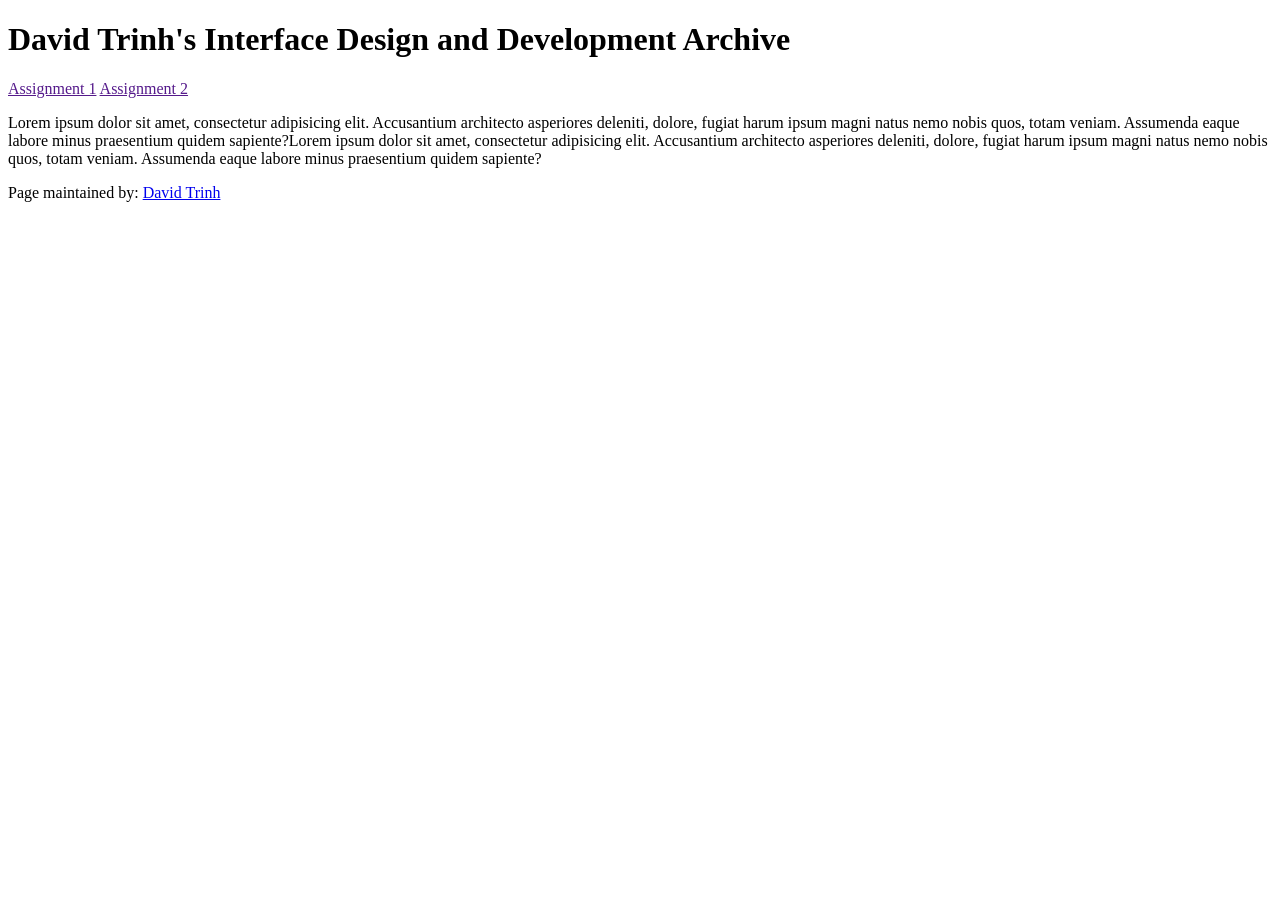
==== index.html @ 816a24eb "Code forked and edited! First lesson!" ====
<!doctype html>
<html lang="en">
<head>
    <meta charset="UTF-8">
    <meta name="viewport"
          content="width=device-width, user-scalable=no, initial-scale=1.0, maximum-scale=1.0, minimum-scale=1.0">
    <meta http-equiv="X-UA-Compatible" content="ie=edge">

<!-- !!!!! -->
<!--    change this to refer to your specific page  -->
    <title>David Trinh | Interface Design and Development</title>

<!-- !!!!! -->
<!--  change this to your preferred icon  -->
    <!-- favicon was sourced from favicon.io but the original graphics are copyright 2020 Twitter, Inc
    and other contributors -->
    <!-- They are licensed under CC-BY 4.0 as linked below -->
    <!-- https://creativecommons.org/licenses/by/4.0/ -->
    <link rel="icon" type="image/png" href="./assets/icons/Onn.png">

    <link rel="stylesheet" href="reset.css">
    <link rel="stylesheet" href="style.css">
</head>
<body>

    <header>
<!-- !!!!! -->
<!--    change this to your preferred online name  -->
        <h1>David Trinh's Interface Design and Development Archive</h1>
    </header>

    <div class="mainNavContainer">

        <nav>
            <a href="">Assignment 1</a>
            <a href="">Assignment 2</a>
        </nav>

        <main>
            <section id="intro-section">
                <p> Lorem ipsum dolor sit amet, consectetur adipisicing elit. Accusantium architecto asperiores deleniti, dolore, fugiat harum ipsum magni natus nemo nobis quos, totam veniam. Assumenda eaque labore minus praesentium quidem sapiente?Lorem ipsum dolor sit amet, consectetur adipisicing elit. Accusantium architecto asperiores deleniti, dolore, fugiat harum ipsum magni natus nemo nobis quos, totam veniam. Assumenda eaque labore minus praesentium quidem sapiente?</p>
            </section>
        </main>

        <!-- this is an empty element which helps with spacing -->
        <aside></aside>

    </div>

    <footer>
        <p>
<!-- !!!!! -->
<!--    change this to your preferred online name and update link to refer to your github page  -->
            Page maintained by:
            <a href="https://github.com/davidmanhtrinh-tech" target="_blank">
            David Trinh 
            </a>
        </p>
    </footer>
</body>
</html>
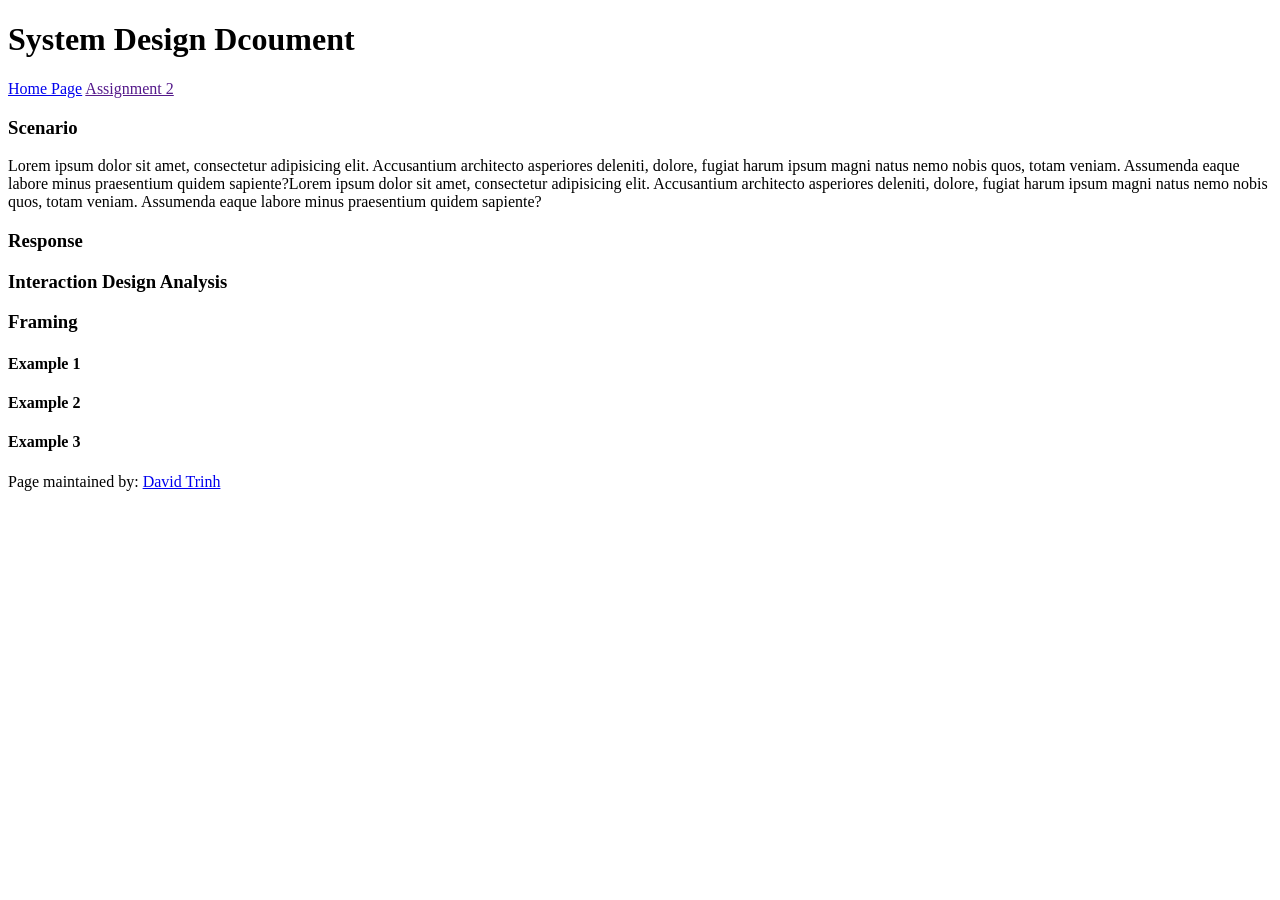
==== commit bea42a19: "Assignment 1" ====
--- a/index.html
+++ b/index.html
@@ -1,61 +1,86 @@
 <!doctype html>
 <html lang="en">
-<head>
-    <meta charset="UTF-8">
-    <meta name="viewport"
-          content="width=device-width, user-scalable=no, initial-scale=1.0, maximum-scale=1.0, minimum-scale=1.0">
-    <meta http-equiv="X-UA-Compatible" content="ie=edge">
+  <head>
+    <meta charset="UTF-8" />
+    <meta
+      name="viewport"
+      content="width=device-width, user-scalable=no, initial-scale=1.0, maximum-scale=1.0, minimum-scale=1.0"
+    />
+    <meta http-equiv="X-UA-Compatible" content="ie=edge" />
 
-<!-- !!!!! -->
-<!--    change this to refer to your specific page  -->
-    <title>David Trinh | Interface Design and Development</title>
+    <!-- !!!!! -->
+    <!--    change this to refer to your specific page  -->
+    <title>Assignment 1</title>
 
-<!-- !!!!! -->
-<!--  change this to your preferred icon  -->
+    <!-- !!!!! -->
+    <!--  change this to your preferred icon  -->
     <!-- favicon was sourced from favicon.io but the original graphics are copyright 2020 Twitter, Inc
     and other contributors -->
     <!-- They are licensed under CC-BY 4.0 as linked below -->
     <!-- https://creativecommons.org/licenses/by/4.0/ -->
-    <link rel="icon" type="image/png" href="./assets/icons/Onn.png">
+    <link rel="icon" type="image/png" href="./assets/icons/Onn.png" />
 
-    <link rel="stylesheet" href="reset.css">
-    <link rel="stylesheet" href="style.css">
-</head>
-<body>
-
+    <link rel="stylesheet" href="reset.css" />
+    <link rel="stylesheet" href="style.css" />
+  </head>
+  <body>
     <header>
-<!-- !!!!! -->
-<!--    change this to your preferred online name  -->
-        <h1>David Trinh's Interface Design and Development Archive</h1>
+      <!-- !!!!! -->
+      <!--    change this to your preferred online name  -->
+      <h1>System Design Dcoument</h1>
     </header>
 
     <div class="mainNavContainer">
+      <nav>
+        <a href="./index.html">Home Page</a>
+        <a href="">Assignment 2</a>
+      </nav>
 
-        <nav>
-            <a href="">Assignment 1</a>
-            <a href="">Assignment 2</a>
-        </nav>
+      <main>
+        <section id="scenario-section">
+          <h3>Scenario</h3>
+          <p>
+            Lorem ipsum dolor sit amet, consectetur adipisicing elit.
+            Accusantium architecto asperiores deleniti, dolore, fugiat harum
+            ipsum magni natus nemo nobis quos, totam veniam. Assumenda eaque
+            labore minus praesentium quidem sapiente?Lorem ipsum dolor sit amet,
+            consectetur adipisicing elit. Accusantium architecto asperiores
+            deleniti, dolore, fugiat harum ipsum magni natus nemo nobis quos,
+            totam veniam. Assumenda eaque labore minus praesentium quidem
+            sapiente?
+          </p>
 
-        <main>
-            <section id="intro-section">
-                <p> Lorem ipsum dolor sit amet, consectetur adipisicing elit. Accusantium architecto asperiores deleniti, dolore, fugiat harum ipsum magni natus nemo nobis quos, totam veniam. Assumenda eaque labore minus praesentium quidem sapiente?Lorem ipsum dolor sit amet, consectetur adipisicing elit. Accusantium architecto asperiores deleniti, dolore, fugiat harum ipsum magni natus nemo nobis quos, totam veniam. Assumenda eaque labore minus praesentium quidem sapiente?</p>
-            </section>
-        </main>
+          <section>
+            <h3>Response</h3>
+          </section>
 
-        <!-- this is an empty element which helps with spacing -->
-        <aside></aside>
+          <section>
+            <h3>Interaction Design Analysis</h3>
+          </section>
+        </section>
+        <h3>Framing</h3>
 
+        <h4>Example 1</h4>
+        <h4>Example 2</h4>
+        <h4>Example 3</h4>
+
+        <h3></h3>
+        <section></section>
+      </main>
+
+      <!-- this is an empty element which helps with spacing -->
+      <aside></aside>
     </div>
 
     <footer>
-        <p>
-<!-- !!!!! -->
-<!--    change this to your preferred online name and update link to refer to your github page  -->
-            Page maintained by:
-            <a href="https://github.com/davidmanhtrinh-tech" target="_blank">
-            David Trinh 
-            </a>
-        </p>
+      <p>
+        <!-- !!!!! -->
+        <!--    change this to your preferred online name and update link to refer to your github page  -->
+        Page maintained by:
+        <a href="https://github.com/davidmanhtrinh-tech" target="_blank">
+          David Trinh
+        </a>
+      </p>
     </footer>
-</body>
-</html>+  </body>
+</html>
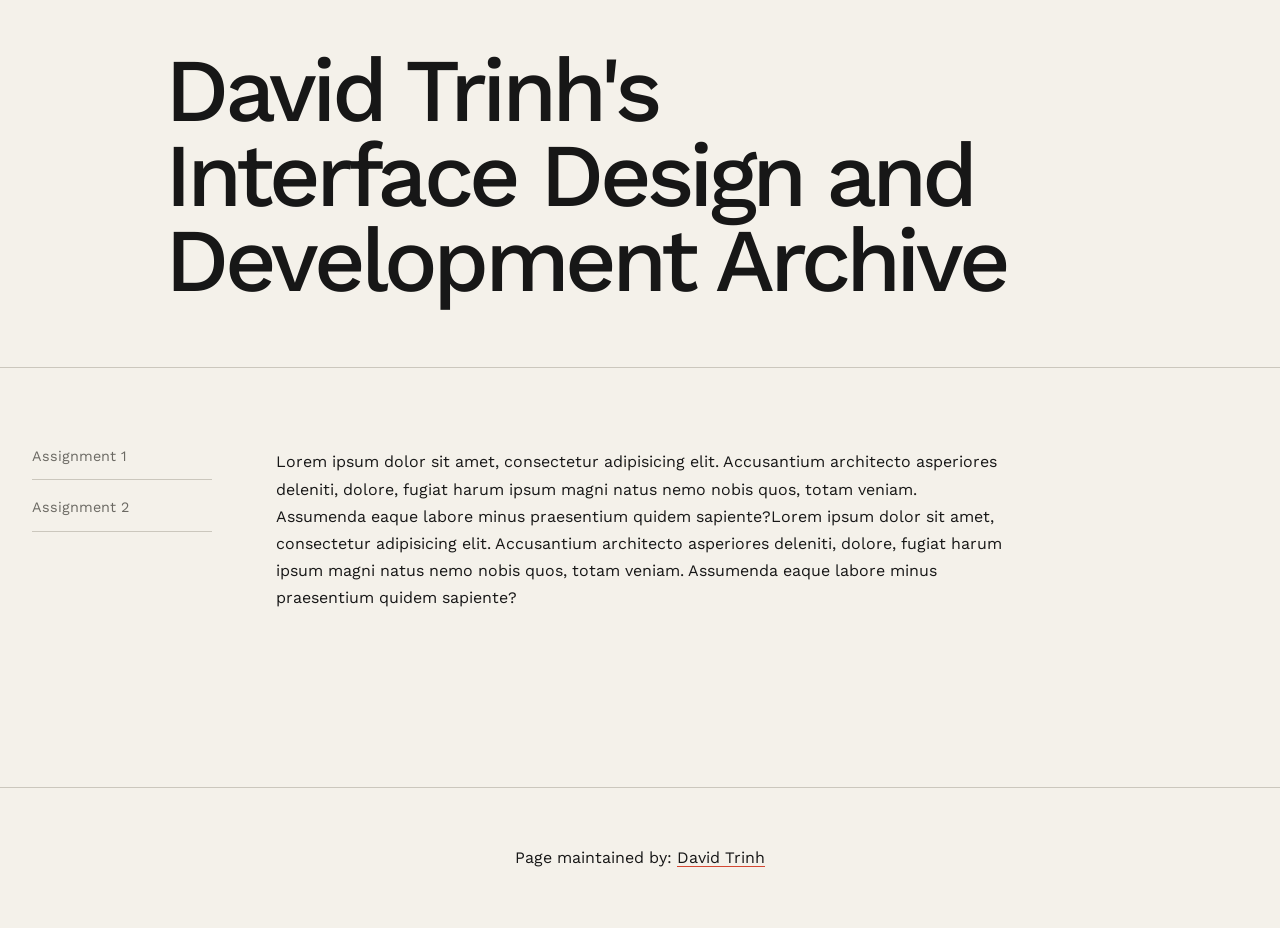
==== commit ecaf15ce: "Assignment 1, page rework Since my Github desktop was not operable on my laptop on the Wednesdays cl" ====
--- a/index.html
+++ b/index.html
@@ -10,7 +10,7 @@
 
     <!-- !!!!! -->
     <!--    change this to refer to your specific page  -->
-    <title>Assignment 1</title>
+    <title>David Trinh | Interface Design and Development</title>
 
     <!-- !!!!! -->
     <!--  change this to your preferred icon  -->
@@ -27,18 +27,17 @@
     <header>
       <!-- !!!!! -->
       <!--    change this to your preferred online name  -->
-      <h1>System Design Dcoument</h1>
+      <h1>David Trinh's Interface Design and Development Archive</h1>
     </header>
 
     <div class="mainNavContainer">
       <nav>
-        <a href="./index.html">Home Page</a>
+        <a href="assignment1.html">Assignment 1</a>
         <a href="">Assignment 2</a>
       </nav>
 
       <main>
-        <section id="scenario-section">
-          <h3>Scenario</h3>
+        <section id="intro-section">
           <p>
             Lorem ipsum dolor sit amet, consectetur adipisicing elit.
             Accusantium architecto asperiores deleniti, dolore, fugiat harum
@@ -49,23 +48,7 @@
             totam veniam. Assumenda eaque labore minus praesentium quidem
             sapiente?
           </p>
-
-          <section>
-            <h3>Response</h3>
-          </section>
-
-          <section>
-            <h3>Interaction Design Analysis</h3>
-          </section>
         </section>
-        <h3>Framing</h3>
-
-        <h4>Example 1</h4>
-        <h4>Example 2</h4>
-        <h4>Example 3</h4>
-
-        <h3></h3>
-        <section></section>
       </main>
 
       <!-- this is an empty element which helps with spacing -->
--- a/style.css
+++ b/style.css
@@ -0,0 +1,609 @@
+/* !!!!! */
+/* add in your own font imports here */
+/* remember to update them in the rest of the CSS : eg the body selector */
+
+@import url('https://fonts.googleapis.com/css2?family=Work+Sans:ital,wght@0,300;0,400;0,500;0,600;0,700;1,400;1,500&display=swap');
+
+
+/* !!!!! */
+/* change out, and/or add colours to the colour scheme */
+
+:root {
+    --colour-1: #171717;
+    --colour-2: #f4f1ea;
+
+    --colour-muted: #6b6963;
+    --colour-border: #cbc7bd;
+    --colour-accent: #d44732;
+    --colour-panel: #ebe7de;
+
+    --page-width: 1480px;
+    --reading-width: 74ch;
+}
+
+
+/* this swaps the colour order to account for user's OS dark mode */
+/* !!!!! */
+/* remember to update the colours here too to reflect the above changes */
+
+@media (prefers-color-scheme: dark) {
+    :root {
+        --colour-1: #f1f0eb;
+        --colour-2: #171717;
+
+        --colour-muted: #aaa79f;
+        --colour-border: #454545;
+        --colour-accent: #ef6b55;
+        --colour-panel: #222222;
+    }
+}
+
+
+html {
+    scroll-behavior: smooth;
+}
+
+
+body {
+    background-color: var(--colour-2);
+    color: var(--colour-1);
+
+    font-family: 'Work Sans', sans-serif;
+    font-size: 1rem;
+    line-height: 1.7;
+
+    padding: 0;
+
+    display: flex;
+    flex-direction: column;
+
+    min-height: 100vh;
+}
+
+
+
+/* Header section */
+header {
+    width: 100%;
+
+    display: flex;
+    justify-content: center;
+
+    padding: 3rem 2rem 4rem;
+
+    border-bottom: 1px solid var(--colour-border);
+}
+
+
+.headerInner {
+    width: 100%;
+    max-width: var(--page-width);
+}
+
+
+.eyebrow {
+    margin: 0 0 1.25rem;
+
+    color: var(--colour-accent);
+
+    font-size: 0.75rem;
+    font-weight: 600;
+
+    letter-spacing: 0.12em;
+    text-transform: uppercase;
+}
+
+header h1 {
+    margin: 0;
+
+    max-width: 950px;
+
+    font-size: clamp(3rem, 7vw, 7rem);
+    font-weight: 500;
+
+    line-height: 0.95;
+    letter-spacing: -0.055em;
+}
+
+
+.headerSubtitle {
+    margin-top: 1.75rem;
+
+    max-width: 600px;
+
+    color: var(--colour-muted);
+
+    font-size: 1.1rem;
+}
+
+
+
+/* page structured layout */
+
+
+.mainNavContainer {
+    width: 100%;
+    max-width: var(--page-width);
+
+    margin-inline: auto;
+
+    display: grid;
+    grid-template-columns: 180px minmax(0, 1fr) 180px;
+    gap: 4rem;
+
+    padding: 4rem 2rem 6rem;
+}
+
+
+/* Navigation configuration */
+nav {
+    display: flex;
+    flex-direction: column;
+    align-items: flex-start;
+
+    gap: 0.25rem;
+
+    min-width: 0;
+}
+
+
+.navLabel {
+    margin: 0 0 1rem;
+
+    color: var(--colour-muted);
+
+    font-size: 0.7rem;
+    font-weight: 600;
+
+    letter-spacing: 0.12em;
+    text-transform: uppercase;
+}
+
+
+nav a {
+    width: 100%;
+
+    padding: 0.7rem 0;
+
+    border-bottom: 1px solid var(--colour-border);
+
+    color: var(--colour-muted);
+
+    font-size: 0.9rem;
+    text-decoration: none;
+
+    transition:
+        color 180ms ease,
+        padding-left 180ms ease;
+}
+
+
+nav a:hover {
+    color: var(--colour-1);
+    padding-left: 0.4rem;
+}
+
+
+nav .activeNav {
+    color: var(--colour-1);
+    font-weight: 500;
+}
+
+
+main {
+    width: 100%;
+    min-width: 0;
+
+    display: flex;
+    flex-direction: column;
+    align-items: stretch;
+}
+
+
+section {
+    width: 100%;
+    max-width: var(--reading-width);
+
+    padding-block: 4rem;
+
+    border-top: 1px solid var(--colour-border);
+}
+
+
+section:first-child {
+    padding-top: 0;
+    border-top: none;
+}
+
+
+.sectionNumber {
+    margin: 0 0 1rem;
+
+    color: var(--colour-accent);
+
+    font-size: 0.75rem;
+    font-weight: 600;
+
+    letter-spacing: 0.1em;
+}
+
+
+.firstSectionHeading {
+    margin-top: 0;
+}
+
+
+
+/* Typography - I wanted a clean and professional look and so I searched up conventional typeface measurements */
+h2 {
+    margin: 0 0 2.5rem;
+
+    max-width: 900px;
+
+    font-size: clamp(2rem, 4vw, 3.5rem);
+    font-weight: 500;
+
+    line-height: 1.05;
+    letter-spacing: -0.035em;
+}
+
+
+h3 {
+    margin-top: 3rem;
+    margin-bottom: 1rem;
+
+    font-size: 1.35rem;
+    font-weight: 600;
+
+    line-height: 1.25;
+    letter-spacing: -0.015em;
+}
+
+
+h4 {
+    margin-top: 2rem;
+    margin-bottom: 0.5rem;
+
+    font-size: 0.8rem;
+    font-weight: 600;
+
+    letter-spacing: 0.08em;
+    text-transform: uppercase;
+}
+
+
+p {
+    max-width: var(--reading-width);
+}
+
+
+b,
+strong {
+    font-weight: 600;
+}
+
+
+main a,
+footer a {
+    color: inherit;
+
+    text-decoration-color: var(--colour-accent);
+    text-decoration-thickness: 1px;
+    text-underline-offset: 0.2em;
+}
+
+
+main a:hover,
+footer a:hover {
+    color: var(--colour-accent);
+}
+
+
+/* Info section */
+
+.briefBlock {
+    margin-block: 2.5rem 3.5rem;
+
+    padding: 1.5rem 1.75rem;
+
+    border-left: 3px solid var(--colour-accent);
+
+    background-color: var(--colour-panel);
+}
+
+
+.briefBlock h4:first-child {
+    margin-top: 0;
+}
+
+
+.briefBlock p {
+    color: var(--colour-1);
+}
+
+
+/* Interaction Analysis */
+
+.analysisEntry {
+    margin-top: 4rem;
+    padding-top: 2rem;
+
+    border-top: 1px solid var(--colour-border);
+}
+
+
+.analysisHeading {
+    display: flex;
+    align-items: baseline;
+    gap: 1rem;
+
+    margin-bottom: 1.5rem;
+}
+
+
+.analysisHeading h3 {
+    margin: 0;
+
+    font-size: clamp(1.5rem, 3vw, 2.3rem);
+    font-weight: 500;
+
+    letter-spacing: -0.03em;
+}
+
+
+.analysisIndex {
+    color: var(--colour-accent);
+
+    font-size: 0.75rem;
+    font-weight: 600;
+
+    letter-spacing: 0.08em;
+}
+
+
+.placeholderText {
+    color: var(--colour-muted);
+    font-style: italic;
+}
+
+
+aside {
+    visibility: hidden;
+}
+
+
+/* FOOTER */
+
+footer {
+    width: 100%;
+
+    display: flex;
+    justify-content: center;
+
+    margin-top: auto;
+
+    padding: 2.5rem 2rem;
+
+    border-top: 1px solid var(--colour-border);
+}
+
+
+.footerInner {
+    width: 100%;
+    max-width: var(--page-width);
+
+    display: flex;
+    justify-content: space-between;
+    align-items: center;
+
+    gap: 2rem;
+
+    color: var(--colour-muted);
+
+    font-size: 0.8rem;
+}
+
+
+.footerLabel {
+    color: var(--colour-1);
+    font-weight: 500;
+}
+
+
+/* technique from Kevin Powell */
+/* https://youtu.be/CU8Plk-53RU?si=zMpP0Pfbg1SaXeDB&t=255 */
+
+/* longer post about how this works and the * + * selector */
+/* https://alistapart.com/article/axiomatic-css-and-lobotomized-owls/ */
+
+.prose > * + * {
+    margin-block-start: var(--prose-flow, 1em);
+}
+
+/* breakpoints from Material Design Spec */
+/* https://m3.material.io/foundations/layout/breakpoints/overview */
+
+
+/* extra-large breakpoint : desktop, ultrawide monitors */
+
+@media (width > 1600px) {
+
+    .mainNavContainer {
+        gap: 6rem;
+    }
+
+}
+
+
+/* expanded breakpoint : phone or tablet in landscape, desktop */
+
+@media (width < 1200px) {
+
+    header {
+        padding-block: 2.5rem 3rem;
+    }
+
+    .mainNavContainer {
+        grid-template-columns: 150px minmax(0, 1fr);
+        gap: 3rem;
+    }
+
+    aside {
+        display: none;
+    }
+
+}
+
+
+/* medium breakpoint : tablet in portrait */
+
+@media (width < 840px) {
+
+    header {
+        padding: 2rem 1.5rem 2.5rem;
+    }
+
+    .mainNavContainer {
+        display: flex;
+        flex-direction: column;
+
+        padding: 2rem 1.5rem 4rem;
+        gap: 3rem;
+    }
+
+    nav {
+        width: 100%;
+
+        display: grid;
+        grid-template-columns: 1fr 1fr;
+
+        border-top: 1px solid var(--colour-border);
+    }
+
+    .navLabel {
+        grid-column: 1 / -1;
+
+        margin-top: 1rem;
+    }
+
+    nav a {
+        width: auto;
+    }
+
+    nav a:nth-of-type(2) {
+        text-align: right;
+    }
+
+    main {
+        flex: 1;
+    }
+
+    section {
+        max-width: none;
+        padding-block: 3rem;
+    }
+
+    footer {
+        padding: 2rem 1.5rem;
+    }
+
+}
+
+
+/* compact breakpoint : phone in portrait */
+
+@media (width < 600px) {
+
+    header h1 {
+        font-size: 2.75rem;
+    }
+
+    .headerSubtitle {
+        font-size: 1rem;
+    }
+
+    .mainNavContainer {
+        padding-inline: 1rem;
+    }
+
+    h2 {
+        font-size: 2rem;
+    }
+
+    h3 {
+        font-size: 1.2rem;
+    }
+
+    .briefBlock {
+        padding: 1.25rem;
+    }
+
+    .analysisHeading {
+        flex-direction: column;
+        gap: 0.35rem;
+    }
+
+    .footerInner {
+        flex-direction: column;
+        align-items: flex-start;
+        gap: 0.5rem;
+    }
+
+}
+.analysisContent {
+    position: relative;
+    width: 100%;
+    margin-bottom: 5rem;
+}
+
+
+/* It took me 3 hours to try and figure it out, but I got different source and AI to assist me in positioning the images so that they land beside their corresponding descriptions. */
+
+.analysisFigure {
+    position: absolute;
+
+    width: 320px;
+
+    right: calc(100% + 3rem);
+    top: 0;
+
+    margin: 0;
+}
+
+
+.analysisFigure img {
+    display: block;
+
+    width: 100%;
+    height: auto;
+
+    border: 1px solid var(--colour-border);
+}
+
+
+.analysisFigure figcaption {
+    margin-top: 0.6rem;
+
+    color: var(--colour-muted);
+
+    font-size: 0.75rem;
+    line-height: 1.4;
+}
+
+
+/* TEXT MAINTAINS ORIGINAL WIDTH */
+
+.analysisText {
+    width: 100%;
+    min-width: 0;
+}
+
+
+.analysisText p:first-child {
+    margin-top: 0;
+}
+
+
+.analysisText p + p {
+    margin-top: 1.25rem;
+}
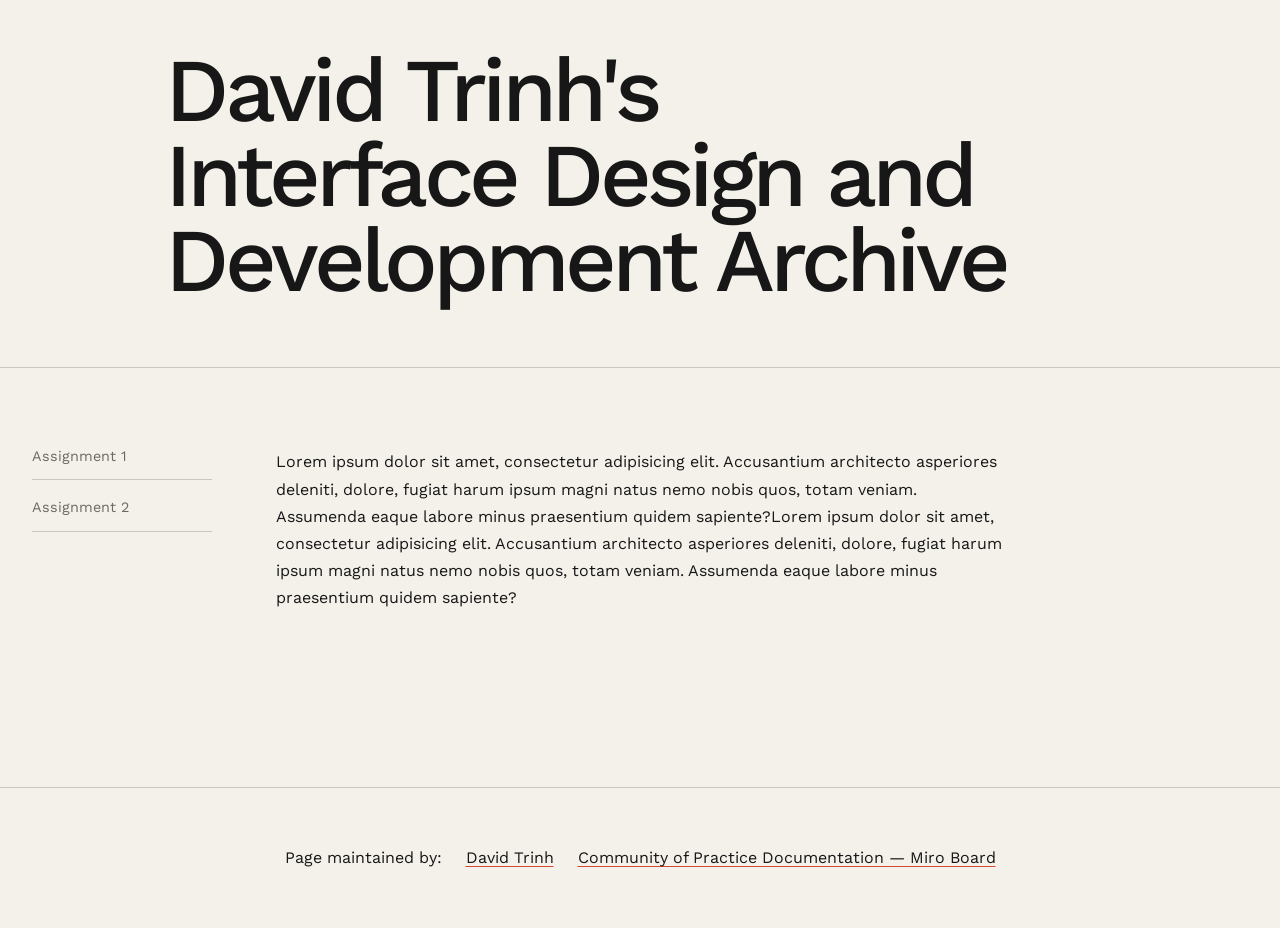
==== commit c45d5cc6: "Update (Pre-submission) I stylized the assignment 1 page and had to troubleshoot some page merging i" ====
--- a/index.html
+++ b/index.html
@@ -55,15 +55,19 @@
       <aside></aside>
     </div>
 
-    <footer>
-      <p>
-        <!-- !!!!! -->
-        <!--    change this to your preferred online name and update link to refer to your github page  -->
+<footer>
+    <p>
+      <!-- !!!!! -->
+<!--    change this to your preferred online name and update link to refer to your github page  -->
         Page maintained by:
         <a href="https://github.com/davidmanhtrinh-tech" target="_blank">
-          David Trinh
+            David Trinh
         </a>
-      </p>
-    </footer>
+
+        <a href="https://au.miro.com/app/board/u3jVOf5FsmM=/?share_link_id=868862354375" target="_blank">
+            Community of Practice Documentation — Miro Board
+        </a>
+    </p>
+</footer>
   </body>
 </html>
--- a/style.css
+++ b/style.css
@@ -372,7 +372,7 @@
 }
 
 
-/* FOOTER */
+/* footer section reduced down */
 
 footer {
     width: 100%;
@@ -556,6 +556,12 @@
     margin-bottom: 5rem;
 }
 
+footer p {
+    display: flex;
+    align-items: center;
+    justify-content: center;
+    gap: 1.5rem;
+}
 
 /* It took me 3 hours to try and figure it out, but I got different source and AI to assist me in positioning the images so that they land beside their corresponding descriptions. */
 
@@ -591,8 +597,6 @@
 }
 
 
-/* TEXT MAINTAINS ORIGINAL WIDTH */
-
 .analysisText {
     width: 100%;
     min-width: 0;
@@ -606,4 +610,5 @@
 
 .analysisText p + p {
     margin-top: 1.25rem;
-}+}
+
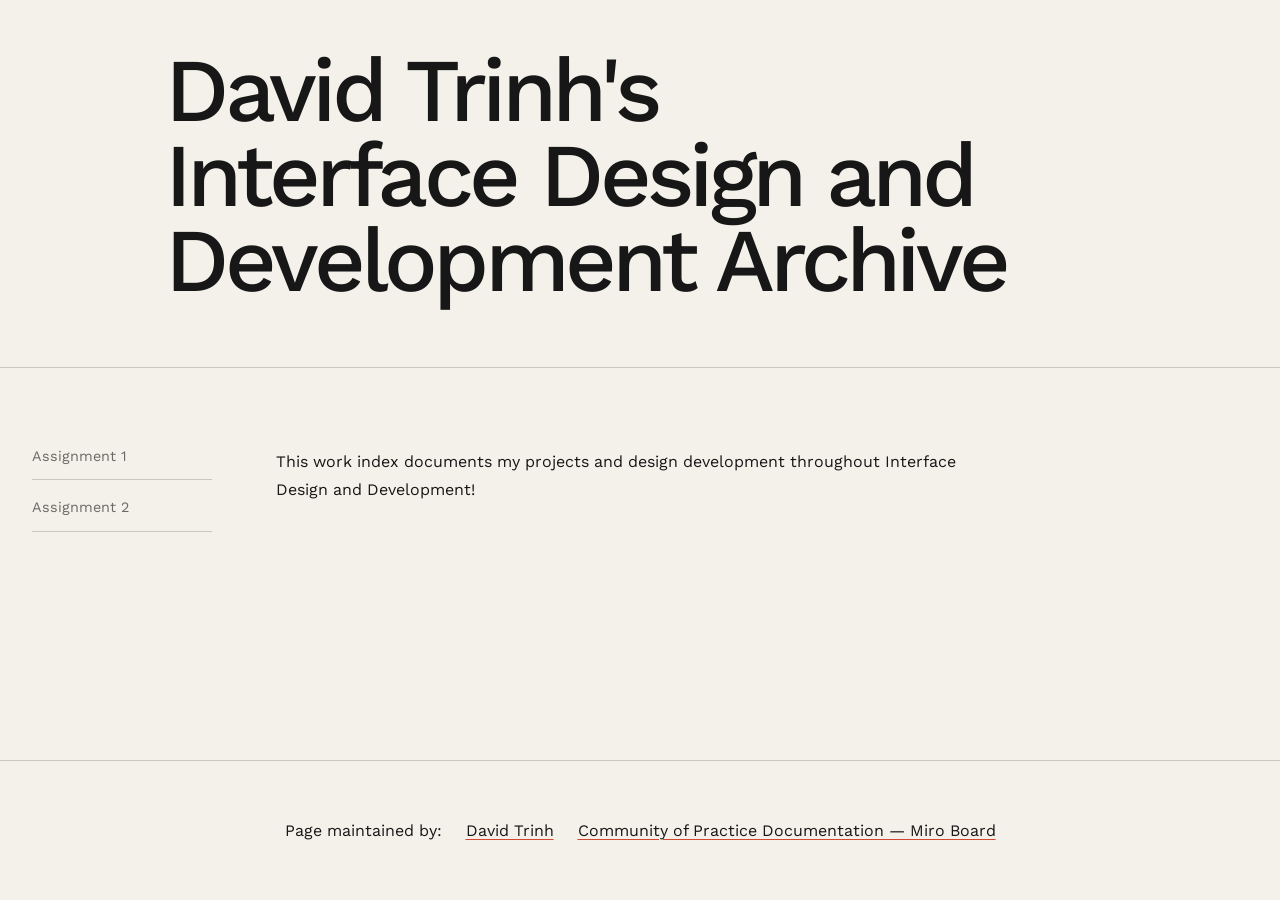
==== commit 9fae6ea6: "Updated Index page description I added a brief sentence for the index page, I didn't want it to rema" ====
--- a/index.html
+++ b/index.html
@@ -39,14 +39,7 @@
       <main>
         <section id="intro-section">
           <p>
-            Lorem ipsum dolor sit amet, consectetur adipisicing elit.
-            Accusantium architecto asperiores deleniti, dolore, fugiat harum
-            ipsum magni natus nemo nobis quos, totam veniam. Assumenda eaque
-            labore minus praesentium quidem sapiente?Lorem ipsum dolor sit amet,
-            consectetur adipisicing elit. Accusantium architecto asperiores
-            deleniti, dolore, fugiat harum ipsum magni natus nemo nobis quos,
-            totam veniam. Assumenda eaque labore minus praesentium quidem
-            sapiente?
+            This work index documents my projects and design development throughout Interface Design and Development!
           </p>
         </section>
       </main>
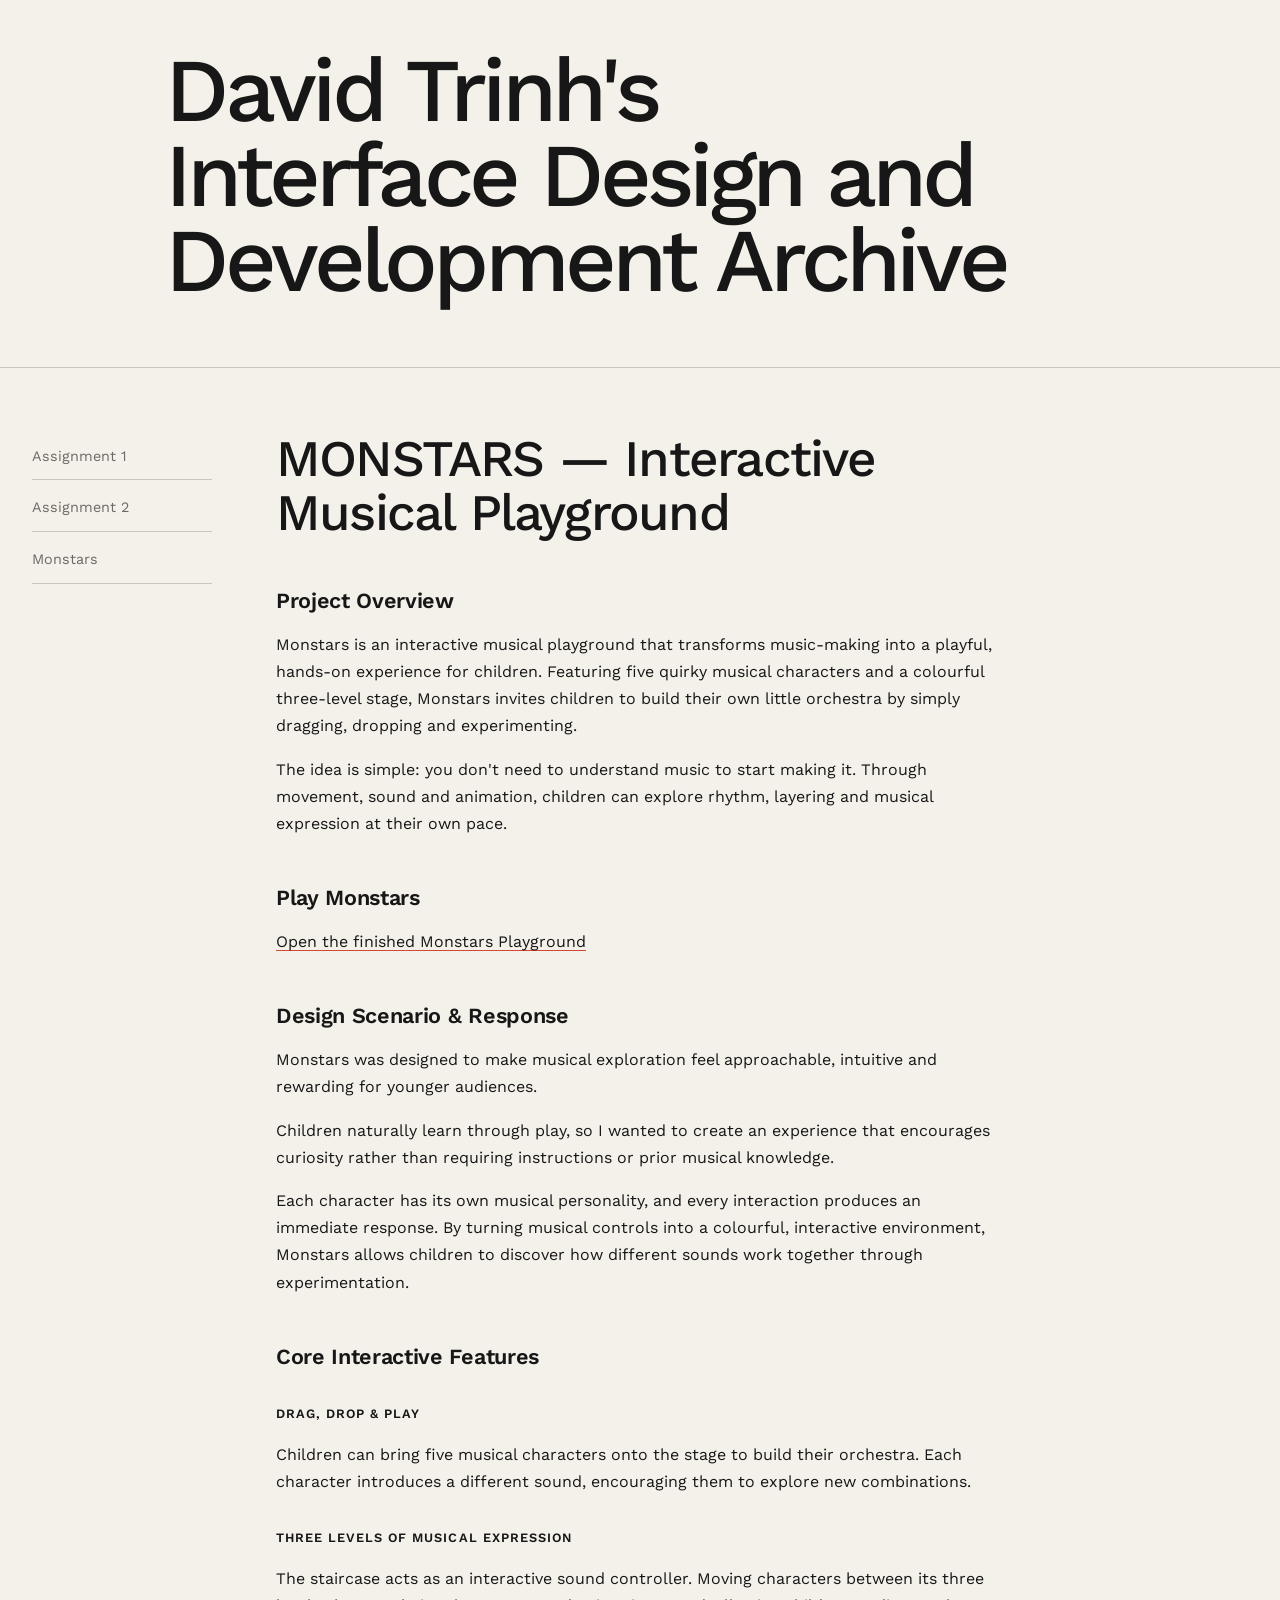
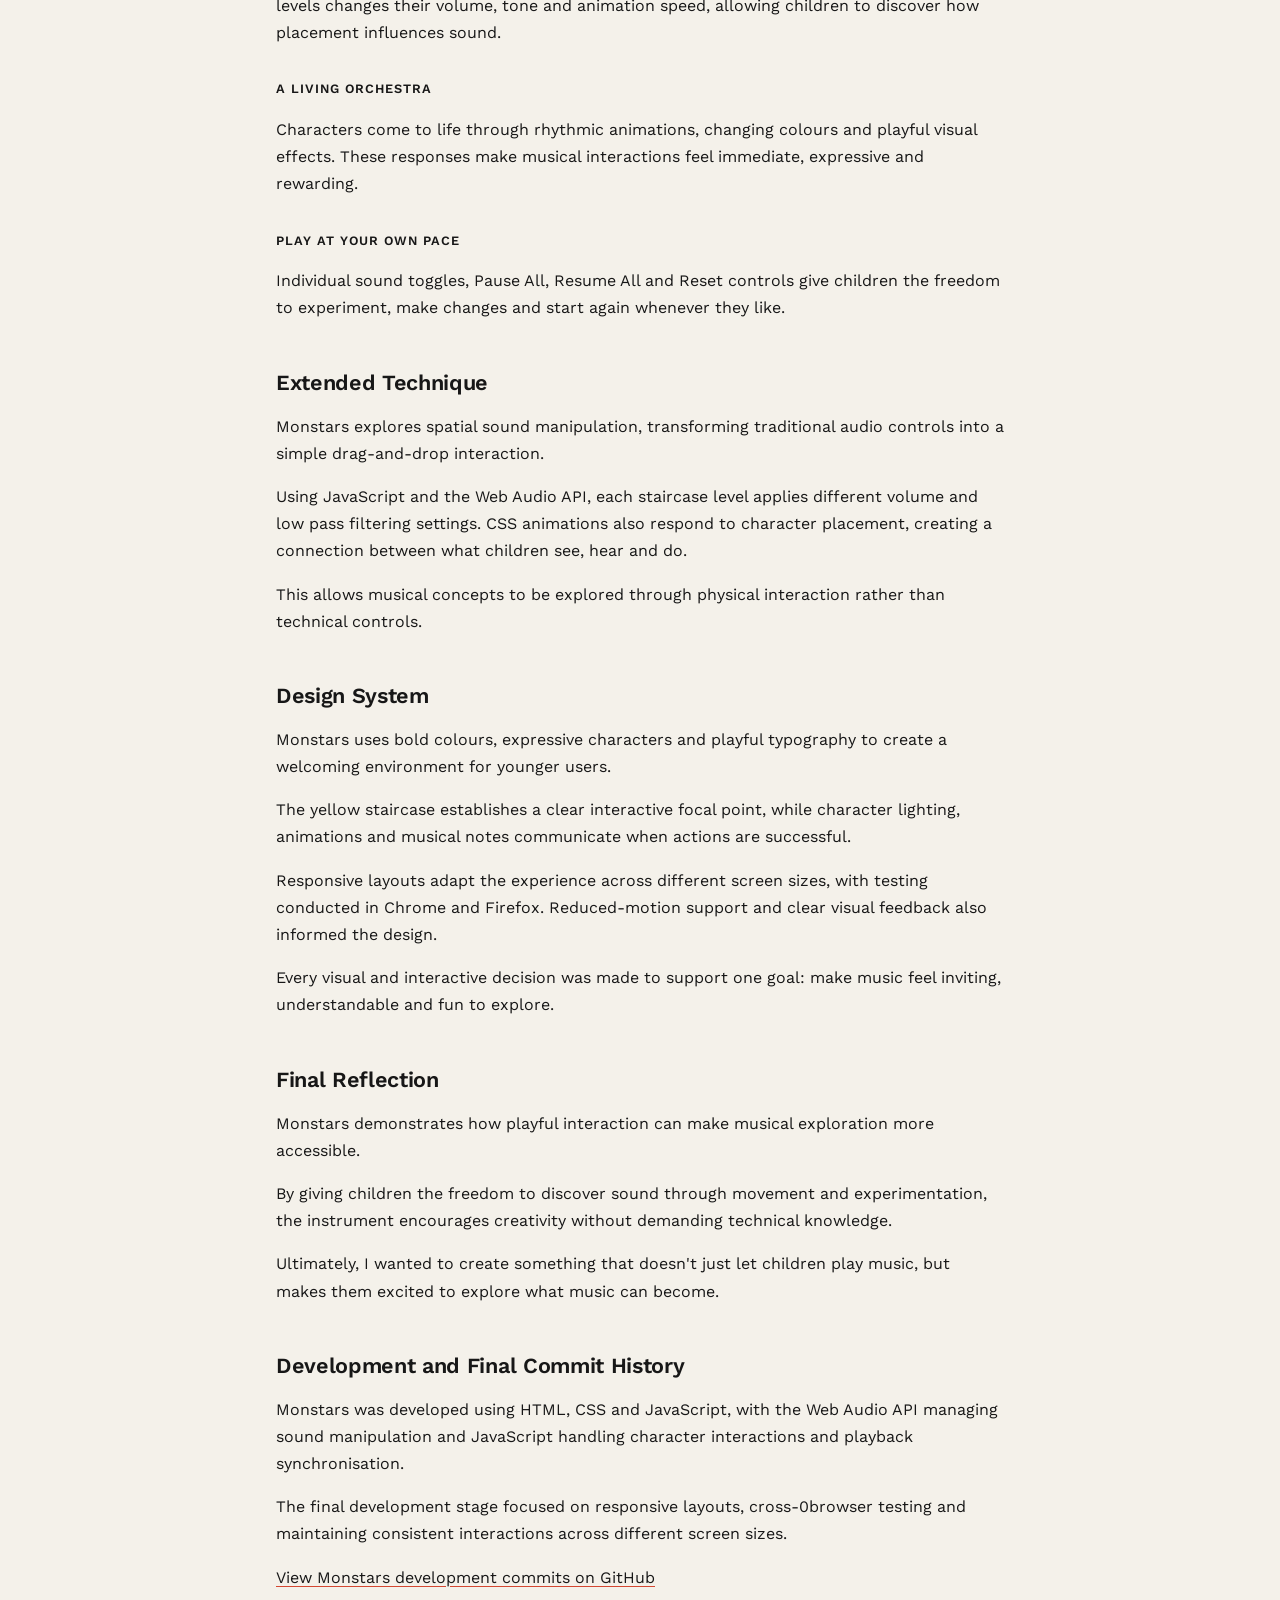
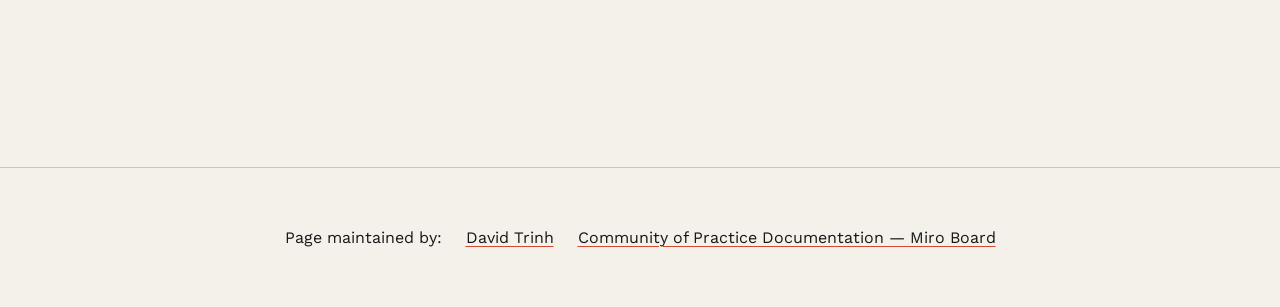
==== commit c1f14059: "Finalizing documentation of finished product and synopsis. - I've documented synopsis, explaining my" ====
--- a/index.html
+++ b/index.html
@@ -1,3 +1,4 @@
+
 <!doctype html>
 <html lang="en">
   <head>
@@ -33,13 +34,168 @@
     <div class="mainNavContainer">
       <nav>
         <a href="assignment1.html">Assignment 1</a>
-        <a href="">Assignment 2</a>
+        <a href="assignment2.html">Assignment 2</a>
+        <a href="#monstars-project">Monstars</a>
       </nav>
 
       <main>
-        <section id="intro-section">
-          <p>
-            This work index documents my projects and design development throughout Interface Design and Development!
+        <!-- Final Instrument: Monstars -->
+        <section id="monstars-project">
+          <h2>MONSTARS — Interactive Musical Playground</h2>
+
+          <h3>Project Overview</h3>
+          <p>
+            Monstars is an interactive musical playground that transforms
+            music-making into a playful, hands-on experience for children.
+            Featuring five quirky musical characters and a colourful
+            three-level stage, Monstars invites children to build their
+            own little orchestra by simply dragging, dropping and
+            experimenting.
+          </p>
+          <p>
+            The idea is simple: you don't need to understand music to
+            start making it. Through movement, sound and animation,
+            children can explore rhythm, layering and musical expression
+            at their own pace.
+          </p>
+
+          <h3>Play Monstars</h3>
+          <p>
+            <a
+              href="https://davidmanhtrinh-tech.github.io/audioinstrument/monstar.html"
+              target="_blank"
+              rel="noopener noreferrer"
+            >
+              Open the finished Monstars Playground
+            </a>
+          </p>
+
+          <h3>Design Scenario &amp; Response</h3>
+          <p>
+            Monstars was designed to make musical exploration feel
+            approachable, intuitive and rewarding for younger audiences.
+          </p>
+          <p>
+            Children naturally learn through play, so I wanted to create
+            an experience that encourages curiosity rather than requiring
+            instructions or prior musical knowledge.
+          </p>
+          <p>
+            Each character has its own musical personality, and every
+            interaction produces an immediate response. By turning musical
+            controls into a colourful, interactive environment, Monstars
+            allows children to discover how different sounds work together
+            through experimentation.
+          </p>
+
+          <h3>Core Interactive Features</h3>
+
+          <h4>Drag, Drop &amp; Play</h4>
+          <p>
+            Children can bring five musical characters onto the stage to
+            build their orchestra. Each character introduces a different
+            sound, encouraging them to explore new combinations.
+          </p>
+
+          <h4>Three Levels of Musical Expression</h4>
+          <p>
+            The staircase acts as an interactive sound controller.
+            Moving characters between its three levels changes their
+            volume, tone and animation speed, allowing children to
+            discover how placement influences sound.
+          </p>
+
+          <h4>A Living Orchestra</h4>
+          <p>
+            Characters come to life through rhythmic animations,
+            changing colours and playful visual effects. These
+            responses make musical interactions feel immediate,
+            expressive and rewarding.
+          </p>
+
+          <h4>Play at Your Own Pace</h4>
+          <p>
+            Individual sound toggles, Pause All, Resume All and Reset
+            controls give children the freedom to experiment, make
+            changes and start again whenever they like.
+          </p>
+
+          <h3>Extended Technique</h3>
+          <p>
+            Monstars explores spatial sound manipulation, transforming
+            traditional audio controls into a simple drag-and-drop
+            interaction.
+          </p>
+          <p>
+            Using JavaScript and the Web Audio API, each staircase level
+            applies different volume and low pass filtering settings.
+            CSS animations also respond to character placement,
+            creating a connection between what children see, hear and do.
+          </p>
+          <p>
+            This allows musical concepts to be explored through physical
+            interaction rather than technical controls.
+          </p>
+
+          <h3>Design System</h3>
+          <p>
+            Monstars uses bold colours, expressive characters and playful
+            typography to create a welcoming environment for younger
+            users.
+          </p>
+          <p>
+            The yellow staircase establishes a clear interactive focal
+            point, while character lighting, animations and musical
+            notes communicate when actions are successful.
+          </p>
+          <p>
+            Responsive layouts adapt the experience across different
+            screen sizes, with testing conducted in Chrome and Firefox.
+            Reduced-motion support and clear visual feedback also
+            informed the design.
+          </p>
+          <p>
+            Every visual and interactive decision was made to support
+            one goal: make music feel inviting, understandable and
+            fun to explore.
+          </p>
+
+          <h3>Final Reflection</h3>
+          <p>
+            Monstars demonstrates how playful interaction can make
+            musical exploration more accessible.
+          </p>
+          <p>
+            By giving children the freedom to discover sound through
+            movement and experimentation, the instrument encourages
+            creativity without demanding technical knowledge.
+          </p>
+          <p>
+            Ultimately, I wanted to create something that doesn't just
+            let children play music, but makes them excited to explore
+            what music can become.
+          </p>
+
+          <h3>Development and Final Commit History</h3>
+          <p>
+            Monstars was developed using HTML, CSS and JavaScript,
+            with the Web Audio API managing sound manipulation and
+            JavaScript handling character interactions and playback
+            synchronisation.
+          </p>
+          <p>
+            The final development stage focused on responsive layouts,
+            cross-0browser testing and maintaining consistent
+            interactions across different screen sizes.
+          </p>
+          <p>
+            <a
+              href="https://github.com/davidmanhtrinh-tech/audioinstrument/commits/main/"
+              target="_blank"
+              rel="noopener noreferrer"
+            >
+              View Monstars development commits on GitHub
+            </a>
           </p>
         </section>
       </main>
--- a/style.css
+++ b/style.css
@@ -612,3 +612,748 @@
     margin-top: 1.25rem;
 }
 
+/* !!!!! */
+/* add in your own font imports here */
+/* remember to update them in the rest of the CSS : eg the body selector */
+
+@import url('https://fonts.googleapis.com/css2?family=Work+Sans:ital,wght@0,300;0,400;0,500;0,600;0,700;1,400;1,500&display=swap');
+
+
+/* !!!!! */
+/* change out, and/or add colours to the colour scheme */
+
+:root {
+    --colour-1: #171717;
+    --colour-2: #f4f1ea;
+
+    --colour-muted: #6b6963;
+    --colour-border: #cbc7bd;
+    --colour-accent: #d44732;
+    --colour-panel: #ebe7de;
+
+    --page-width: 1480px;
+    --reading-width: 74ch;
+}
+
+
+/* this swaps the colour order to account for user's OS dark mode */
+/* !!!!! */
+/* remember to update the colours here too to reflect the above changes */
+
+@media (prefers-color-scheme: dark) {
+    :root {
+        --colour-1: #f1f0eb;
+        --colour-2: #171717;
+
+        --colour-muted: #aaa79f;
+        --colour-border: #454545;
+        --colour-accent: #ef6b55;
+        --colour-panel: #222222;
+    }
+}
+
+
+html {
+    scroll-behavior: smooth;
+}
+
+
+body {
+    background-color: var(--colour-2);
+    color: var(--colour-1);
+
+    font-family: 'Work Sans', sans-serif;
+    font-size: 1rem;
+    line-height: 1.7;
+
+    padding: 0;
+
+    display: flex;
+    flex-direction: column;
+
+    min-height: 100vh;
+}
+
+
+
+/* Header section */
+header {
+    width: 100%;
+
+    display: flex;
+    justify-content: center;
+
+    padding: 3rem 2rem 4rem;
+
+    border-bottom: 1px solid var(--colour-border);
+}
+
+
+.headerInner {
+    width: 100%;
+    max-width: var(--page-width);
+}
+
+
+.eyebrow {
+    margin: 0 0 1.25rem;
+
+    color: var(--colour-accent);
+
+    font-size: 0.75rem;
+    font-weight: 600;
+
+    letter-spacing: 0.12em;
+    text-transform: uppercase;
+}
+
+header h1 {
+    margin: 0;
+
+    max-width: 950px;
+
+    font-size: clamp(3rem, 7vw, 7rem);
+    font-weight: 500;
+
+    line-height: 0.95;
+    letter-spacing: -0.055em;
+}
+
+
+.headerSubtitle {
+    margin-top: 1.75rem;
+
+    max-width: 600px;
+
+    color: var(--colour-muted);
+
+    font-size: 1.1rem;
+}
+
+
+
+/* page structured layout */
+
+
+.mainNavContainer {
+    width: 100%;
+    max-width: var(--page-width);
+
+    margin-inline: auto;
+
+    display: grid;
+    grid-template-columns: 180px minmax(0, 1fr) 180px;
+    gap: 4rem;
+
+    padding: 4rem 2rem 6rem;
+}
+
+
+/* Navigation configuration */
+nav {
+    display: flex;
+    flex-direction: column;
+    align-items: flex-start;
+
+    gap: 0.25rem;
+
+    min-width: 0;
+}
+
+
+.navLabel {
+    margin: 0 0 1rem;
+
+    color: var(--colour-muted);
+
+    font-size: 0.7rem;
+    font-weight: 600;
+
+    letter-spacing: 0.12em;
+    text-transform: uppercase;
+}
+
+
+nav a {
+    width: 100%;
+
+    padding: 0.7rem 0;
+
+    border-bottom: 1px solid var(--colour-border);
+
+    color: var(--colour-muted);
+
+    font-size: 0.9rem;
+    text-decoration: none;
+
+    transition:
+        color 180ms ease,
+        padding-left 180ms ease;
+}
+
+
+nav a:hover {
+    color: var(--colour-1);
+    padding-left: 0.4rem;
+}
+
+
+nav .activeNav {
+    color: var(--colour-1);
+    font-weight: 500;
+}
+
+
+main {
+    width: 100%;
+    min-width: 0;
+
+    display: flex;
+    flex-direction: column;
+    align-items: stretch;
+}
+
+
+section {
+    width: 100%;
+    max-width: var(--reading-width);
+
+    padding-block: 4rem;
+
+    border-top: 1px solid var(--colour-border);
+}
+
+
+section:first-child {
+    padding-top: 0;
+    border-top: none;
+}
+
+
+.sectionNumber {
+    margin: 0 0 1rem;
+
+    color: var(--colour-accent);
+
+    font-size: 0.75rem;
+    font-weight: 600;
+
+    letter-spacing: 0.1em;
+}
+
+
+.firstSectionHeading {
+    margin-top: 0;
+}
+
+
+
+/* Typography - I wanted a clean and professional look and so I searched up conventional typeface measurements */
+h2 {
+    margin: 0 0 2.5rem;
+
+    max-width: 900px;
+
+    font-size: clamp(2rem, 4vw, 3.5rem);
+    font-weight: 500;
+
+    line-height: 1.05;
+    letter-spacing: -0.035em;
+}
+
+
+h3 {
+    margin-top: 3rem;
+    margin-bottom: 1rem;
+
+    font-size: 1.35rem;
+    font-weight: 600;
+
+    line-height: 1.25;
+    letter-spacing: -0.015em;
+}
+
+
+h4 {
+    margin-top: 2rem;
+    margin-bottom: 0.5rem;
+
+    font-size: 0.8rem;
+    font-weight: 600;
+
+    letter-spacing: 0.08em;
+    text-transform: uppercase;
+}
+
+
+p {
+    max-width: var(--reading-width);
+}
+
+
+b,
+strong {
+    font-weight: 600;
+}
+
+
+main a,
+footer a {
+    color: inherit;
+
+    text-decoration-color: var(--colour-accent);
+    text-decoration-thickness: 1px;
+    text-underline-offset: 0.2em;
+}
+
+
+main a:hover,
+footer a:hover {
+    color: var(--colour-accent);
+}
+
+
+/* Info section */
+
+.briefBlock {
+    margin-block: 2.5rem 3.5rem;
+
+    padding: 1.5rem 1.75rem;
+
+    border-left: 3px solid var(--colour-accent);
+
+    background-color: var(--colour-panel);
+}
+
+
+.briefBlock h4:first-child {
+    margin-top: 0;
+}
+
+
+.briefBlock p {
+    color: var(--colour-1);
+}
+
+
+/* Interaction Analysis */
+
+.analysisEntry {
+    margin-top: 4rem;
+    padding-top: 2rem;
+
+    border-top: 1px solid var(--colour-border);
+}
+
+
+.analysisHeading {
+    display: flex;
+    align-items: baseline;
+    gap: 1rem;
+
+    margin-bottom: 1.5rem;
+}
+
+
+.analysisHeading h3 {
+    margin: 0;
+
+    font-size: clamp(1.5rem, 3vw, 2.3rem);
+    font-weight: 500;
+
+    letter-spacing: -0.03em;
+}
+
+
+.analysisIndex {
+    color: var(--colour-accent);
+
+    font-size: 0.75rem;
+    font-weight: 600;
+
+    letter-spacing: 0.08em;
+}
+
+
+.placeholderText {
+    color: var(--colour-muted);
+    font-style: italic;
+}
+
+
+aside {
+    visibility: hidden;
+}
+
+
+/* footer section reduced down */
+
+footer {
+    width: 100%;
+
+    display: flex;
+    justify-content: center;
+
+    margin-top: auto;
+
+    padding: 2.5rem 2rem;
+
+    border-top: 1px solid var(--colour-border);
+}
+
+
+.footerInner {
+    width: 100%;
+    max-width: var(--page-width);
+
+    display: flex;
+    justify-content: space-between;
+    align-items: center;
+
+    gap: 2rem;
+
+    color: var(--colour-muted);
+
+    font-size: 0.8rem;
+}
+
+
+.footerLabel {
+    color: var(--colour-1);
+    font-weight: 500;
+}
+
+
+/* technique from Kevin Powell */
+/* https://youtu.be/CU8Plk-53RU?si=zMpP0Pfbg1SaXeDB&t=255 */
+
+/* longer post about how this works and the * + * selector */
+/* https://alistapart.com/article/axiomatic-css-and-lobotomized-owls/ */
+
+.prose > * + * {
+    margin-block-start: var(--prose-flow, 1em);
+}
+
+/* breakpoints from Material Design Spec */
+/* https://m3.material.io/foundations/layout/breakpoints/overview */
+
+
+/* extra-large breakpoint : desktop, ultrawide monitors */
+
+@media (width > 1600px) {
+
+    .mainNavContainer {
+        gap: 6rem;
+    }
+
+}
+
+
+/* expanded breakpoint : phone or tablet in landscape, desktop */
+
+@media (width < 1200px) {
+
+    header {
+        padding-block: 2.5rem 3rem;
+    }
+
+    .mainNavContainer {
+        grid-template-columns: 150px minmax(0, 1fr);
+        gap: 3rem;
+    }
+
+    aside {
+        display: none;
+    }
+
+}
+
+
+/* medium breakpoint : tablet in portrait */
+
+@media (width < 840px) {
+
+    header {
+        padding: 2rem 1.5rem 2.5rem;
+    }
+
+    .mainNavContainer {
+        display: flex;
+        flex-direction: column;
+
+        padding: 2rem 1.5rem 4rem;
+        gap: 3rem;
+    }
+
+    nav {
+        width: 100%;
+
+        display: grid;
+        grid-template-columns: 1fr 1fr;
+
+        border-top: 1px solid var(--colour-border);
+    }
+
+    .navLabel {
+        grid-column: 1 / -1;
+
+        margin-top: 1rem;
+    }
+
+    nav a {
+        width: auto;
+    }
+
+    nav a:nth-of-type(2) {
+        text-align: right;
+    }
+
+    main {
+        flex: 1;
+    }
+
+    section {
+        max-width: none;
+        padding-block: 3rem;
+    }
+
+    footer {
+        padding: 2rem 1.5rem;
+    }
+
+}
+
+
+/* compact breakpoint : phone in portrait */
+
+@media (width < 600px) {
+
+    header h1 {
+        font-size: 2.75rem;
+    }
+
+    .headerSubtitle {
+        font-size: 1rem;
+    }
+
+    .mainNavContainer {
+        padding-inline: 1rem;
+    }
+
+    h2 {
+        font-size: 2rem;
+    }
+
+    h3 {
+        font-size: 1.2rem;
+    }
+
+    .briefBlock {
+        padding: 1.25rem;
+    }
+
+    .analysisHeading {
+        flex-direction: column;
+        gap: 0.35rem;
+    }
+
+    .footerInner {
+        flex-direction: column;
+        align-items: flex-start;
+        gap: 0.5rem;
+    }
+
+}
+
+.analysisContent {
+    position: relative;
+    width: 100%;
+    margin-bottom: 5rem;
+}
+
+footer p {
+    display: flex;
+    align-items: center;
+    justify-content: center;
+    gap: 1.5rem;
+}
+
+/* It took me 3 hours to try and figure it out, but I got different source and AI to assist me in positioning the images so that they land beside their corresponding descriptions. */
+
+.analysisFigure {
+    position: absolute;
+
+    width: 320px;
+
+    right: calc(100% + 3rem);
+    top: 0;
+
+    margin: 0;
+}
+
+
+.analysisFigure img {
+    display: block;
+
+    width: 100%;
+    height: auto;
+
+    border: 1px solid var(--colour-border);
+}
+
+
+.analysisFigure figcaption {
+    margin-top: 0.6rem;
+
+    color: var(--colour-muted);
+
+    font-size: 0.75rem;
+    line-height: 1.4;
+}
+
+
+.analysisText {
+    width: 100%;
+    min-width: 0;
+}
+
+
+.analysisText p:first-child {
+    margin-top: 0;
+}
+
+
+.analysisText p + p {
+    margin-top: 1.25rem;
+}
+
+
+/* Git commit history section */
+
+/* this creates a stylalised frame around the commit history */
+.commitHistory {
+    width: 100%;
+
+    margin-top: 1.5rem;
+
+    border: 1px solid var(--colour-border);
+
+    background-color: var(--colour-panel);
+}
+
+
+/* this makes the dropdown heading look like a button rather than a flat desig */
+.commitHistory summary {
+    padding: 1rem 1.25rem;
+
+    cursor: pointer;
+
+    color: var(--colour-1);
+    background-color: var(--colour-panel);
+
+    font-size: 0.85rem;
+    font-weight: 600;
+
+    letter-spacing: 0.04em;
+
+    transition:
+        background-color 180ms ease,
+        color 180ms ease;
+}
+
+
+/* changes the button colour when hovering over it */
+.commitHistory summary:hover {
+    background-color: #d97732;
+    color: var(--colour-2);
+}
+
+
+/* keeps the button highlighted when the table is open */
+.commitHistory[open] summary {
+    border-bottom: 1px solid var(--colour-border);
+}
+
+
+/* gives the table some space inside the frame */
+.commitTableContainer {
+    width: 100%;
+
+    padding: 1rem;
+
+    overflow-x: auto;
+}
+
+
+/* I decided to style the actual git commit table */
+.commitTableContainer table {
+    width: 100%;
+
+    border-collapse: collapse;
+
+    background-color: var(--colour-2);
+
+    font-size: 0.8rem;
+    line-height: 1.5;
+}
+
+
+/* creates the table grid */
+.commitTableContainer th,
+.commitTableContainer td {
+    padding: 0.8rem 1rem;
+
+    border: 1px solid var(--colour-border);
+
+    text-align: left;
+    vertical-align: top;
+}
+
+
+/* makes the table headings easier to separate */
+.commitTableContainer th {
+    background-color: var(--colour-panel);
+
+    font-weight: 600;
+}
+
+
+/* subtle hover effect the slight transparencywhen looking through commits */
+.commitTableContainer tbody tr {
+    transition: background-color 150ms ease;
+}
+
+
+.commitTableContainer tbody tr:hover {
+    background-color: var(--colour-panel);
+}
+
+
+
+.commitTableContainer td:nth-child(2) {
+    min-width: 220px;
+}
+
+
+/* gives the commit subject enough room for legiability */
+.commitTableContainer td:nth-child(3) {
+    min-width: 280px;
+}
+
+
+/* makes the Git history work better on smaller screens */
+@media (width < 600px) {
+
+    .commitHistory summary {
+        padding: 0.9rem 1rem;
+    }
+
+    .commitTableContainer {
+        padding: 0.75rem;
+    }
+
+    .commitTableContainer table {
+        min-width: 750px;
+    }
+
+}
